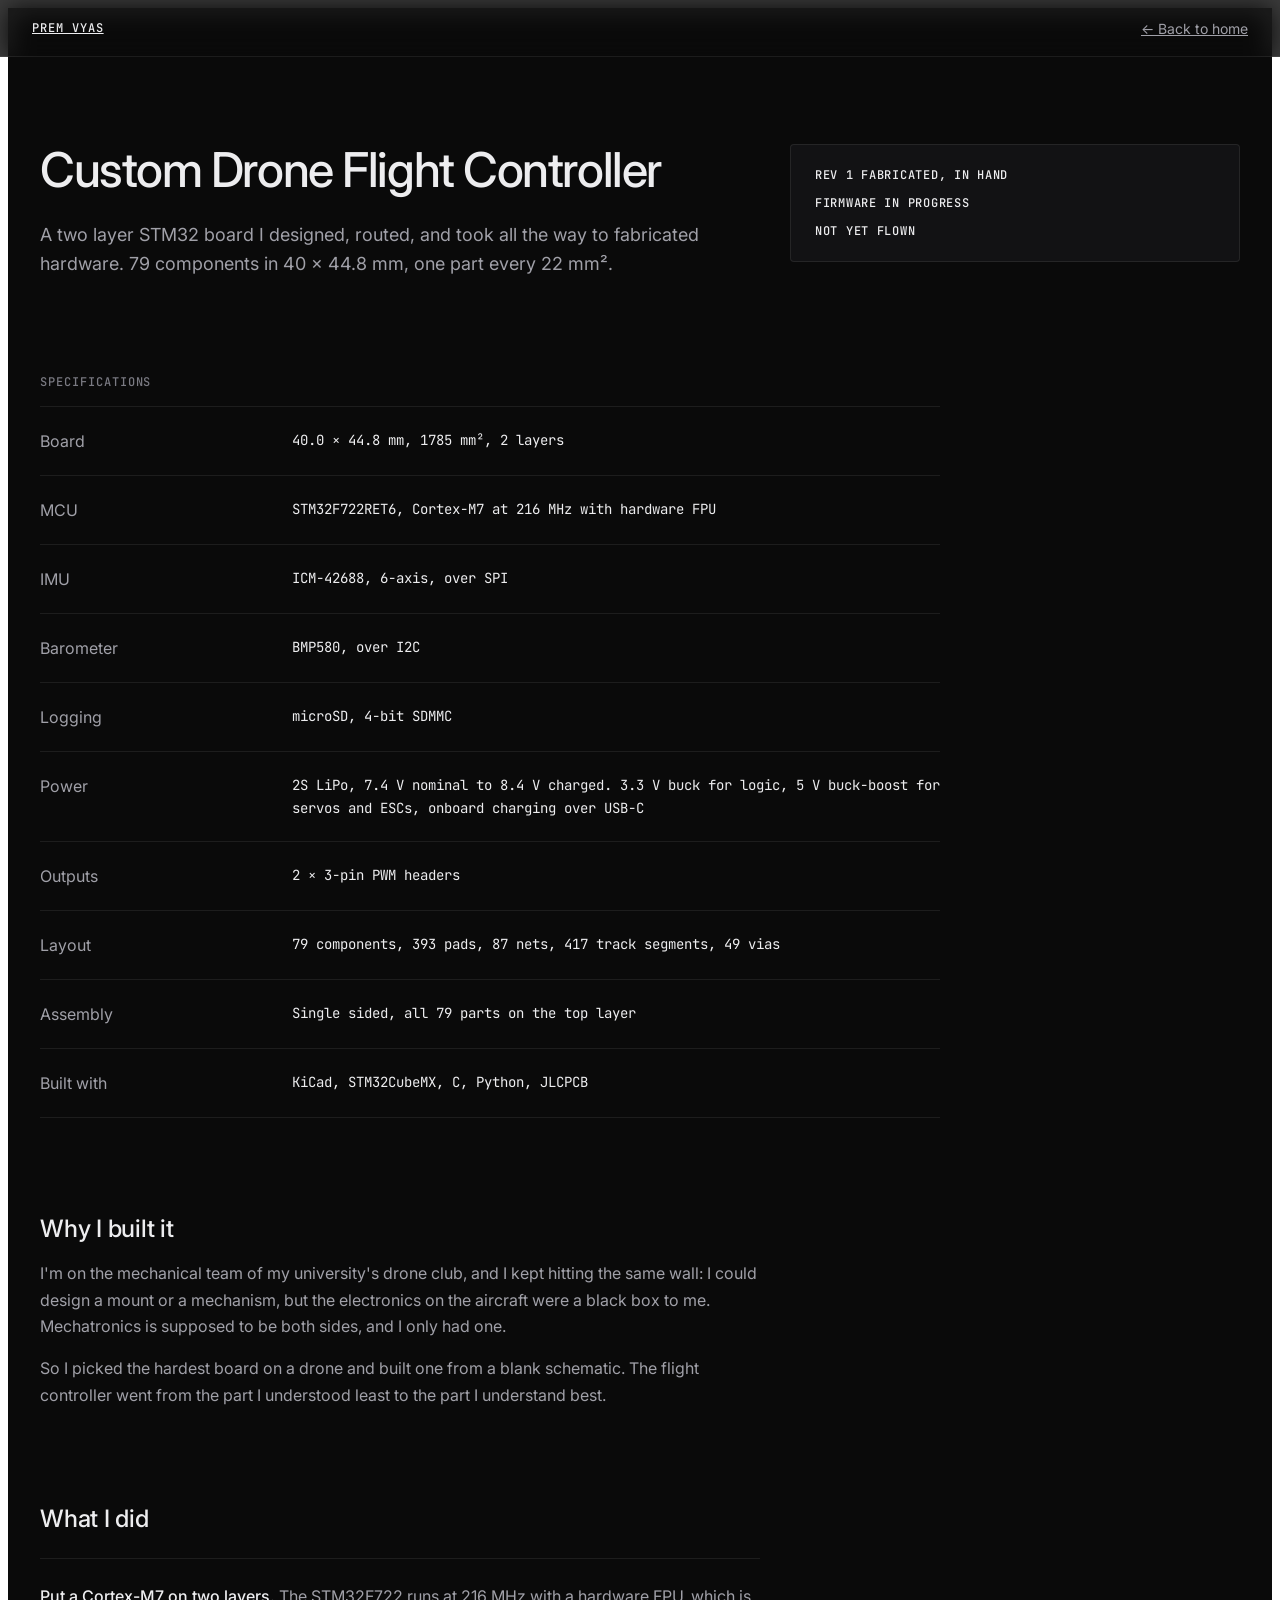
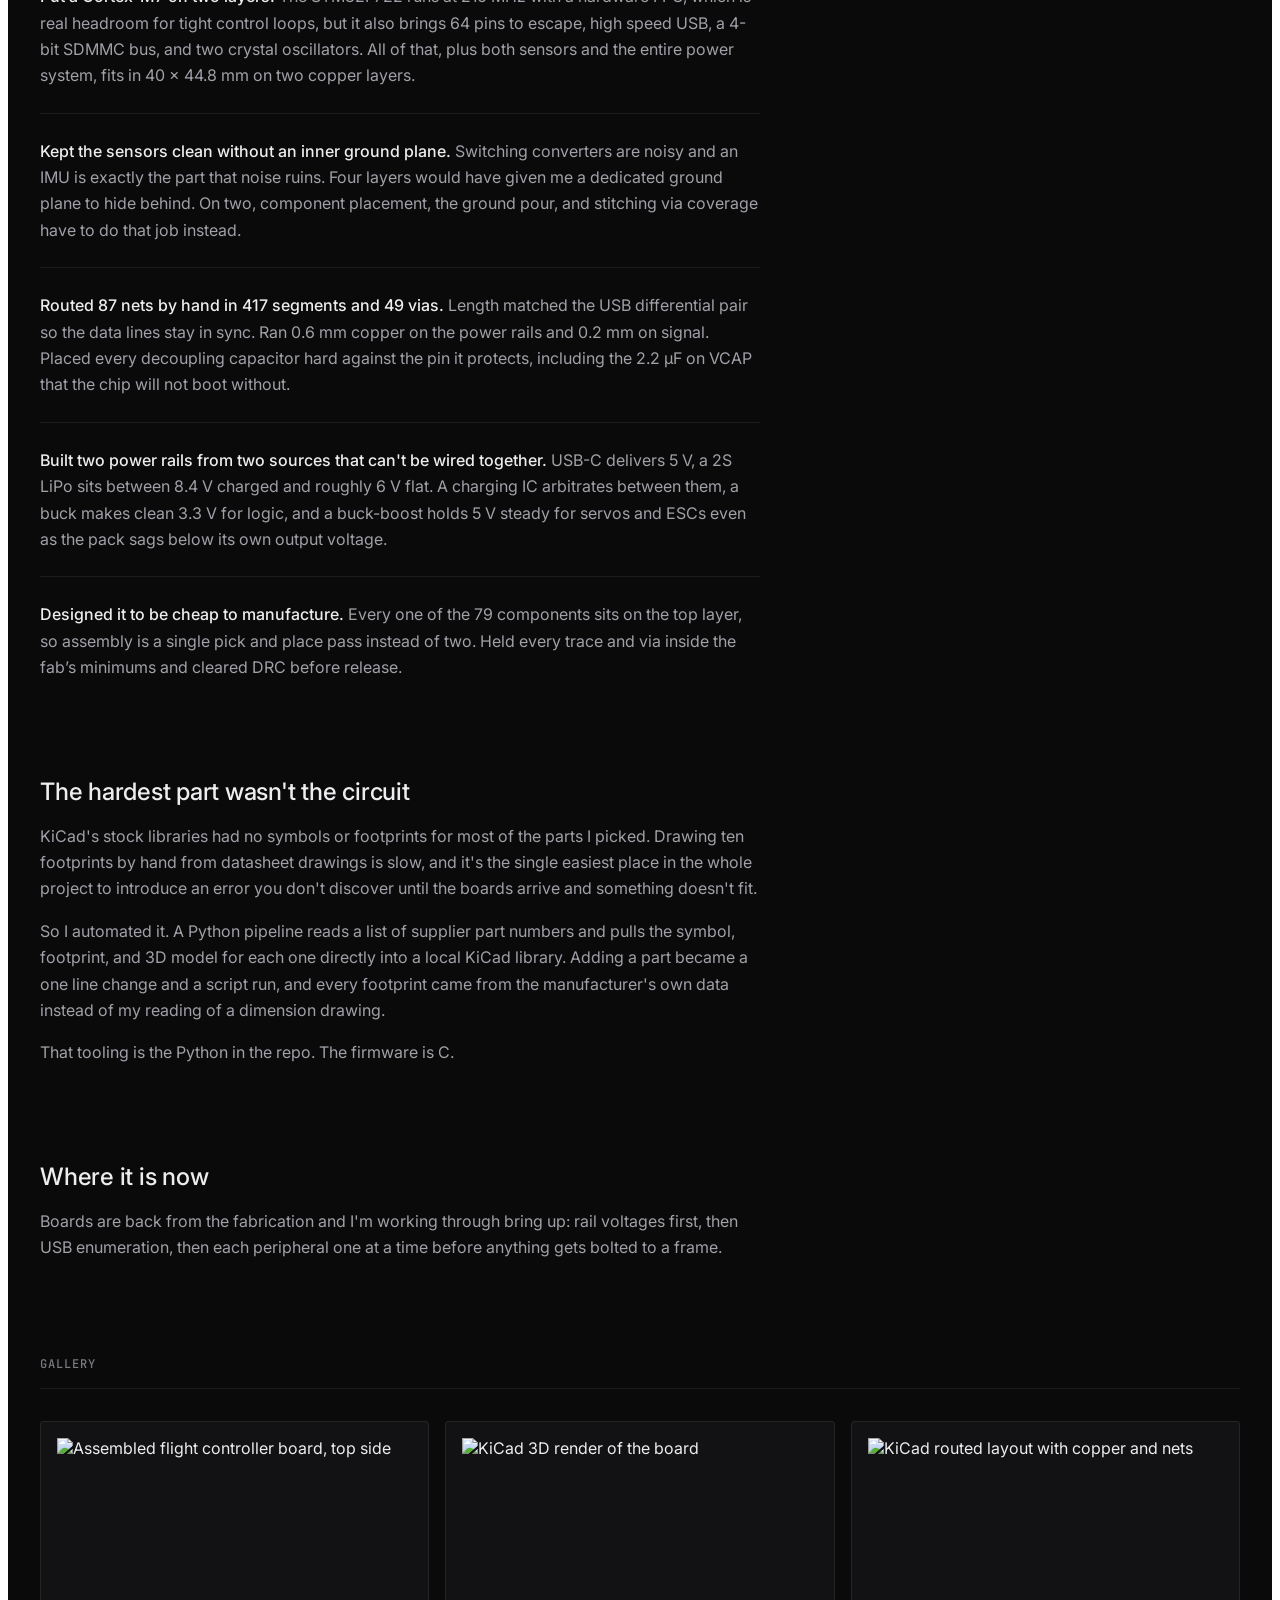
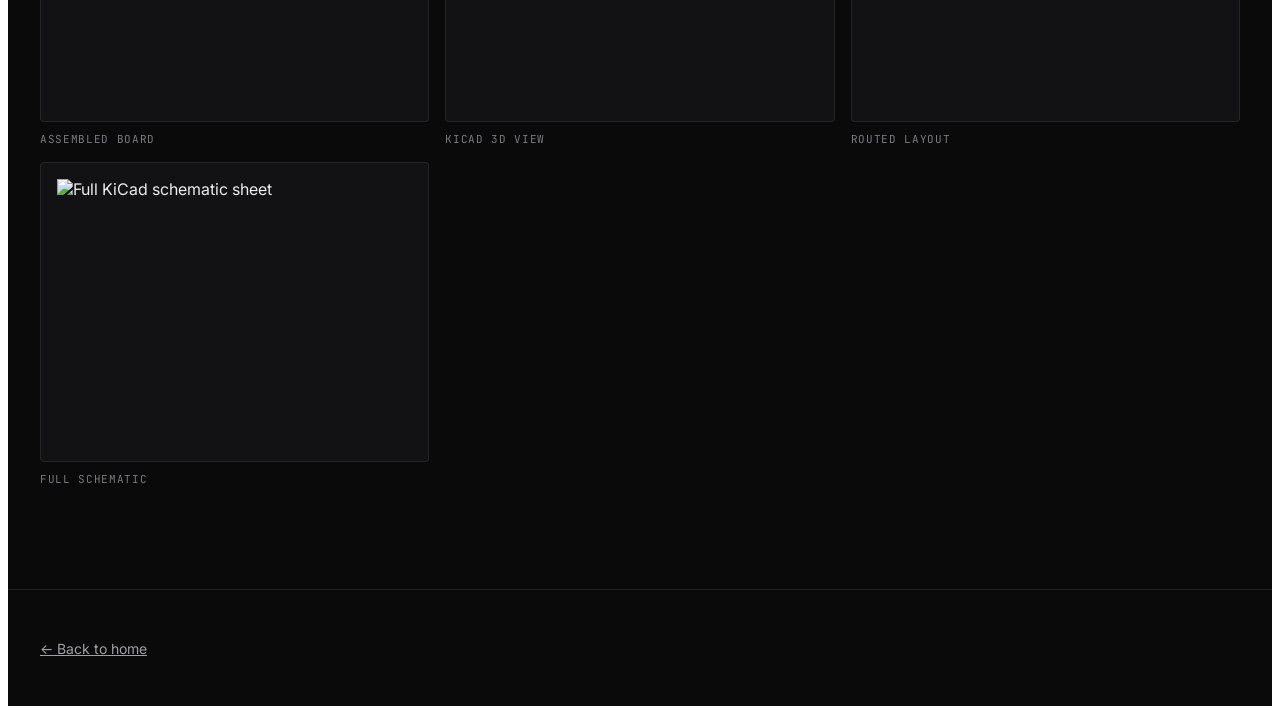
==== flight-controller.html @ 3b599112 "Add files via upload" ====
<!DOCTYPE html>
<html lang="en">
<head>
<meta charset="utf-8">
<meta name="viewport" content="width=device-width, initial-scale=1">
<title>Custom Drone Flight Controller · Prem Vyas</title>
<link rel="preconnect" href="https://fonts.googleapis.com">
<link rel="preconnect" href="https://fonts.gstatic.com" crossorigin="anonymous">
<link href="https://fonts.googleapis.com/css2?family=Inter:wght@400;500;600&family=JetBrains+Mono:wght@400;500&display=swap" rel="stylesheet">
<link rel="stylesheet" href="css/style.css">
</head>
<body>
<div style="background: #0A0A0A; color: #EDEDEF; font-family: Inter, system-ui, sans-serif; min-height: 100vh; overflow-x: hidden">

  <header style="position: fixed; top: 0; left: 0; right: 0; height: 56px; z-index: 40; background: rgba(10,10,10,0.8); backdrop-filter: blur(12px); -webkit-backdrop-filter: blur(12px); border-bottom: 1px solid rgba(255,255,255,0.08)">
    <nav style="height: 100%; max-width: 1280px; margin: 0 auto; padding: 0 32px; display: flex; align-items: center; justify-content: space-between; gap: 24px">
      <a href="index.html" style="font-family: 'JetBrains Mono', monospace; font-size: 12px; font-weight: 500; letter-spacing: 0.08em; text-transform: uppercase; color: #EDEDEF">Prem Vyas</a>
      <a href="index.html#work" class="link-hover-fg" style="font-size: 14px; color: #A0A0A8">← Back to home</a>
    </nav>
  </header>

  <main style="max-width: 1280px; margin: 0 auto; padding: 136px 32px 0; position: relative">

    <div style="display: flex; flex-wrap: wrap; align-items: flex-start; justify-content: space-between; gap: 40px">
      <div style="flex: 1 1 460px; max-width: 720px">
        <h1 style="margin: 0; font-size: clamp(32px, 4vw, 48px); line-height: 1.1; letter-spacing: -0.03em; font-weight: 500">Custom Drone Flight Controller</h1>
        <p style="margin: 24px 0 0; font-size: 18px; line-height: 1.6; color: #A0A0A8; text-wrap: pretty">A two layer STM32 board I designed, routed, and took all the way to fabricated hardware. 79 components in 40 × 44.8 mm, one part every 22 mm².</p>
      </div>
      <div data-reveal="" style="flex: 0 1 400px; min-width: 280px; background: #121214; border: 1px solid rgba(255,255,255,0.08); border-radius: 4px; padding: 22px 24px; display: flex; flex-direction: column; gap: 12px">
        <div style="font-family: 'JetBrains Mono', monospace; font-size: 12px; font-weight: 500; letter-spacing: 0.06em; text-transform: uppercase; color: #EDEDEF">Rev 1 fabricated, in hand</div>
        <div style="font-family: 'JetBrains Mono', monospace; font-size: 12px; font-weight: 500; letter-spacing: 0.06em; text-transform: uppercase; color: #EDEDEF">Firmware in progress</div>
        <div style="font-family: 'JetBrains Mono', monospace; font-size: 12px; font-weight: 500; letter-spacing: 0.06em; text-transform: uppercase; color: #EDEDEF">Not yet flown</div>
      </div>
    </div>

      <div data-reveal="" style="margin-top: 96px; max-width: 900px">
        <div style="font-family: 'JetBrains Mono', monospace; font-size: 12px; font-weight: 500; letter-spacing: 0.08em; text-transform: uppercase; color: #7A7A82; padding-bottom: 16px">Specifications</div>
        <div style="height: 1px; background: rgba(255,255,255,0.08)"></div>
        <div style="display: flex; flex-wrap: wrap; gap: 4px 32px; padding: 22px 0; border-bottom: 1px solid rgba(255,255,255,0.08)"><span style="flex: 0 0 220px; font-size: 16px; line-height: 1.5; color: #A0A0A8">Board</span><span style="flex: 1 1 300px; font-family: 'JetBrains Mono', monospace; font-size: 14px; line-height: 1.6; color: #EDEDEF">40.0 × 44.8 mm, 1785 mm², 2 layers</span></div>
        <div style="display: flex; flex-wrap: wrap; gap: 4px 32px; padding: 22px 0; border-bottom: 1px solid rgba(255,255,255,0.08)"><span style="flex: 0 0 220px; font-size: 16px; line-height: 1.5; color: #A0A0A8">MCU</span><span style="flex: 1 1 300px; font-family: 'JetBrains Mono', monospace; font-size: 14px; line-height: 1.6; color: #EDEDEF">STM32F722RET6, Cortex-M7 at 216 MHz with hardware FPU</span></div>
        <div style="display: flex; flex-wrap: wrap; gap: 4px 32px; padding: 22px 0; border-bottom: 1px solid rgba(255,255,255,0.08)"><span style="flex: 0 0 220px; font-size: 16px; line-height: 1.5; color: #A0A0A8">IMU</span><span style="flex: 1 1 300px; font-family: 'JetBrains Mono', monospace; font-size: 14px; line-height: 1.6; color: #EDEDEF">ICM-42688, 6-axis, over SPI</span></div>
        <div style="display: flex; flex-wrap: wrap; gap: 4px 32px; padding: 22px 0; border-bottom: 1px solid rgba(255,255,255,0.08)"><span style="flex: 0 0 220px; font-size: 16px; line-height: 1.5; color: #A0A0A8">Barometer</span><span style="flex: 1 1 300px; font-family: 'JetBrains Mono', monospace; font-size: 14px; line-height: 1.6; color: #EDEDEF">BMP580, over I2C</span></div>
        <div style="display: flex; flex-wrap: wrap; gap: 4px 32px; padding: 22px 0; border-bottom: 1px solid rgba(255,255,255,0.08)"><span style="flex: 0 0 220px; font-size: 16px; line-height: 1.5; color: #A0A0A8">Logging</span><span style="flex: 1 1 300px; font-family: 'JetBrains Mono', monospace; font-size: 14px; line-height: 1.6; color: #EDEDEF">microSD, 4-bit SDMMC</span></div>
        <div style="display: flex; flex-wrap: wrap; gap: 4px 32px; padding: 22px 0; border-bottom: 1px solid rgba(255,255,255,0.08)"><span style="flex: 0 0 220px; font-size: 16px; line-height: 1.5; color: #A0A0A8">Power</span><span style="flex: 1 1 300px; font-family: 'JetBrains Mono', monospace; font-size: 14px; line-height: 1.6; color: #EDEDEF">2S LiPo, 7.4 V nominal to 8.4 V charged. 3.3 V buck for logic, 5 V buck-boost for servos and ESCs, onboard charging over USB-C</span></div>
        <div style="display: flex; flex-wrap: wrap; gap: 4px 32px; padding: 22px 0; border-bottom: 1px solid rgba(255,255,255,0.08)"><span style="flex: 0 0 220px; font-size: 16px; line-height: 1.5; color: #A0A0A8">Outputs</span><span style="flex: 1 1 300px; font-family: 'JetBrains Mono', monospace; font-size: 14px; line-height: 1.6; color: #EDEDEF">2 × 3-pin PWM headers</span></div>
        <div style="display: flex; flex-wrap: wrap; gap: 4px 32px; padding: 22px 0; border-bottom: 1px solid rgba(255,255,255,0.08)"><span style="flex: 0 0 220px; font-size: 16px; line-height: 1.5; color: #A0A0A8">Layout</span><span style="flex: 1 1 300px; font-family: 'JetBrains Mono', monospace; font-size: 14px; line-height: 1.6; color: #EDEDEF">79 components, 393 pads, 87 nets, 417 track segments, 49 vias</span></div>
        <div style="display: flex; flex-wrap: wrap; gap: 4px 32px; padding: 22px 0; border-bottom: 1px solid rgba(255,255,255,0.08)"><span style="flex: 0 0 220px; font-size: 16px; line-height: 1.5; color: #A0A0A8">Assembly</span><span style="flex: 1 1 300px; font-family: 'JetBrains Mono', monospace; font-size: 14px; line-height: 1.6; color: #EDEDEF">Single sided, all 79 parts on the top layer</span></div>
        <div style="display: flex; flex-wrap: wrap; gap: 4px 32px; padding: 22px 0; border-bottom: 1px solid rgba(255,255,255,0.08)"><span style="flex: 0 0 220px; font-size: 16px; line-height: 1.5; color: #A0A0A8">Built with</span><span style="flex: 1 1 300px; font-family: 'JetBrains Mono', monospace; font-size: 14px; line-height: 1.6; color: #EDEDEF">KiCad, STM32CubeMX, C, Python, JLCPCB</span></div>
      </div>

      <section data-reveal="" style="max-width: 720px; margin-top: 96px">
        <h2 style="margin: 0 0 16px; font-size: 24px; line-height: 1.25; letter-spacing: -0.01em; font-weight: 500; color: #EDEDEF">Why I built it</h2>
        <p style="margin: 0 0 16px; font-size: 16px; line-height: 1.65; color: #A0A0A8; text-wrap: pretty">I'm on the mechanical team of my university's drone club, and I kept hitting the same wall: I could design a mount or a mechanism, but the electronics on the aircraft were a black box to me. Mechatronics is supposed to be both sides, and I only had one.</p>
        <p style="margin: 0 0 16px; font-size: 16px; line-height: 1.65; color: #A0A0A8; text-wrap: pretty">So I picked the hardest board on a drone and built one from a blank schematic. The flight controller went from the part I understood least to the part I understand best.</p>
      </section>

      <section style="max-width: 720px; margin-top: 96px">
        <div data-reveal=""><h2 style="margin: 0 0 16px; font-size: 24px; line-height: 1.25; letter-spacing: -0.01em; font-weight: 500; color: #EDEDEF">What I did</h2></div>
        <div data-reveal="" style="border-top: 1px solid rgba(255,255,255,0.08); padding-top: 24px; margin-top: 24px">
          <p style="margin: 0; font-size: 16px; line-height: 1.65; color: #A0A0A8; text-wrap: pretty"><strong style="color: #EDEDEF; font-weight: 500">Put a Cortex-M7 on two layers.</strong> The STM32F722 runs at 216 MHz with a hardware FPU, which is real headroom for tight control loops, but it also brings 64 pins to escape, high speed USB, a 4-bit SDMMC bus, and two crystal oscillators. All of that, plus both sensors and the entire power system, fits in 40 × 44.8 mm on two copper layers.</p>
        </div>
        <div data-reveal="" style="border-top: 1px solid rgba(255,255,255,0.08); padding-top: 24px; margin-top: 24px">
          <p style="margin: 0; font-size: 16px; line-height: 1.65; color: #A0A0A8; text-wrap: pretty"><strong style="color: #EDEDEF; font-weight: 500">Kept the sensors clean without an inner ground plane.</strong> Switching converters are noisy and an IMU is exactly the part that noise ruins. Four layers would have given me a dedicated ground plane to hide behind. On two, component placement, the ground pour, and stitching via coverage have to do that job instead.</p>
        </div>
        <div data-reveal="" style="border-top: 1px solid rgba(255,255,255,0.08); padding-top: 24px; margin-top: 24px">
          <p style="margin: 0; font-size: 16px; line-height: 1.65; color: #A0A0A8; text-wrap: pretty"><strong style="color: #EDEDEF; font-weight: 500">Routed 87 nets by hand in 417 segments and 49 vias.</strong> Length matched the USB differential pair so the data lines stay in sync. Ran 0.6 mm copper on the power rails and 0.2 mm on signal. Placed every decoupling capacitor hard against the pin it protects, including the 2.2 µF on VCAP that the chip will not boot without.</p>
        </div>
        <div data-reveal="" style="border-top: 1px solid rgba(255,255,255,0.08); padding-top: 24px; margin-top: 24px">
          <p style="margin: 0; font-size: 16px; line-height: 1.65; color: #A0A0A8; text-wrap: pretty"><strong style="color: #EDEDEF; font-weight: 500">Built two power rails from two sources that can't be wired together.</strong> USB-C delivers 5 V, a 2S LiPo sits between 8.4 V charged and roughly 6 V flat. A charging IC arbitrates between them, a buck makes clean 3.3 V for logic, and a buck-boost holds 5 V steady for servos and ESCs even as the pack sags below its own output voltage.</p>
        </div>
        <div data-reveal="" style="border-top: 1px solid rgba(255,255,255,0.08); padding-top: 24px; margin-top: 24px">
          <p style="margin: 0; font-size: 16px; line-height: 1.65; color: #A0A0A8; text-wrap: pretty"><strong style="color: #EDEDEF; font-weight: 500">Designed it to be cheap to manufacture.</strong> Every one of the 79 components sits on the top layer, so assembly is a single pick and place pass instead of two. Held every trace and via inside the fab’s minimums and cleared DRC before release.</p>
        </div>
      </section>

      <section data-reveal="" style="max-width: 720px; margin-top: 96px">
        <h2 style="margin: 0 0 16px; font-size: 24px; line-height: 1.25; letter-spacing: -0.01em; font-weight: 500; color: #EDEDEF">The hardest part wasn't the circuit</h2>
        <p style="margin: 0 0 16px; font-size: 16px; line-height: 1.65; color: #A0A0A8; text-wrap: pretty">KiCad's stock libraries had no symbols or footprints for most of the parts I picked. Drawing ten footprints by hand from datasheet drawings is slow, and it's the single easiest place in the whole project to introduce an error you don't discover until the boards arrive and something doesn't fit.</p>
        <p style="margin: 0 0 16px; font-size: 16px; line-height: 1.65; color: #A0A0A8; text-wrap: pretty">So I automated it. A Python pipeline reads a list of supplier part numbers and pulls the symbol, footprint, and 3D model for each one directly into a local KiCad library. Adding a part became a one line change and a script run, and every footprint came from the manufacturer's own data instead of my reading of a dimension drawing.</p>
        <p style="margin: 0 0 16px; font-size: 16px; line-height: 1.65; color: #A0A0A8; text-wrap: pretty">That tooling is the Python in the repo. The firmware is C.</p>
      </section>

      <section data-reveal="" style="max-width: 720px; margin-top: 96px">
        <h2 style="margin: 0 0 16px; font-size: 24px; line-height: 1.25; letter-spacing: -0.01em; font-weight: 500; color: #EDEDEF">Where it is now</h2>
        <p style="margin: 0 0 16px; font-size: 16px; line-height: 1.65; color: #A0A0A8; text-wrap: pretty">Boards are back from the fabrication and I'm working through bring up: rail voltages first, then USB enumeration, then each peripheral one at a time before anything gets bolted to a frame.</p>
      </section>

      <section data-reveal="" style="margin-top: 96px; padding-bottom: clamp(64px, 8vw, 112px)">
        <div style="font-family: 'JetBrains Mono', monospace; font-size: 12px; font-weight: 500; letter-spacing: 0.08em; text-transform: uppercase; color: #7A7A82; padding-bottom: 16px">Gallery</div>
        <div style="height: 1px; background: rgba(255,255,255,0.08)"></div>
        <div style="margin-top: 32px; display: grid; grid-template-columns: repeat(auto-fit, minmax(320px, 1fr)); gap: 16px">
          <figure style="margin: 0"><div style="aspect-ratio: 4 / 3; border: 1px solid rgba(255,255,255,0.08); border-radius: 4px; background: #121214; padding: 16px"><img src="images/fc-board-top.png" alt="Assembled flight controller board, top side" data-zoom="" style="display: block; width: 100%; height: 100%; object-fit: contain; cursor: zoom-in"></div><figcaption style="margin-top: 10px; font-family: 'JetBrains Mono', monospace; font-size: 11px; letter-spacing: 0.06em; text-transform: uppercase; color: #7A7A82">ASSEMBLED BOARD</figcaption></figure>
          <figure style="margin: 0"><div style="aspect-ratio: 4 / 3; border: 1px solid rgba(255,255,255,0.08); border-radius: 4px; background: #121214; padding: 16px"><img src="images/fc-kicad-3d.png" alt="KiCad 3D render of the board" data-zoom="" style="display: block; width: 100%; height: 100%; object-fit: contain; cursor: zoom-in"></div><figcaption style="margin-top: 10px; font-family: 'JetBrains Mono', monospace; font-size: 11px; letter-spacing: 0.06em; text-transform: uppercase; color: #7A7A82">KICAD 3D VIEW</figcaption></figure>
          <figure style="margin: 0"><div style="aspect-ratio: 4 / 3; border: 1px solid rgba(255,255,255,0.08); border-radius: 4px; background: #121214; padding: 16px"><img src="images/fc-layout.png" alt="KiCad routed layout with copper and nets" data-zoom="" style="display: block; width: 100%; height: 100%; object-fit: contain; cursor: zoom-in"></div><figcaption style="margin-top: 10px; font-family: 'JetBrains Mono', monospace; font-size: 11px; letter-spacing: 0.06em; text-transform: uppercase; color: #7A7A82">ROUTED LAYOUT</figcaption></figure>
          <figure style="margin: 0"><div style="aspect-ratio: 4 / 3; border: 1px solid rgba(255,255,255,0.08); border-radius: 4px; background: #121214; padding: 16px"><img src="images/fc-schematic.png" alt="Full KiCad schematic sheet" data-zoom="" style="display: block; width: 100%; height: 100%; object-fit: contain; cursor: zoom-in"></div><figcaption style="margin-top: 10px; font-family: 'JetBrains Mono', monospace; font-size: 11px; letter-spacing: 0.06em; text-transform: uppercase; color: #7A7A82">FULL SCHEMATIC</figcaption></figure>
        </div>
      </section>
  <div data-lightbox="" role="dialog" aria-modal="true" aria-label="Enlarged image" style="position: fixed; inset: 0; z-index: 60; display: flex; align-items: center; justify-content: center; padding: 40px; background: rgba(10,10,10,0.94); opacity: 0; pointer-events: none; transition: opacity 240ms ease-out; cursor: zoom-out">
    <img data-lightbox-img="" alt="" style="max-width: 100%; max-height: calc(100vh - 140px); object-fit: contain; border: 1px solid rgba(255,255,255,0.08); border-radius: 4px; background: #121214">
    <div data-lightbox-cap="" style="position: absolute; left: 0; right: 0; bottom: 28px; text-align: center; font-family: 'JetBrains Mono', monospace; font-size: 11px; letter-spacing: 0.06em; text-transform: uppercase; color: #7A7A82"></div>
    <button data-lightbox-close="" type="button" aria-label="Close" style="position: absolute; top: 20px; right: 24px; background: transparent; border: 1px solid rgba(255,255,255,0.08); border-radius: 4px; color: #A0A0A8; font-family: 'JetBrains Mono', monospace; font-size: 11px; letter-spacing: 0.08em; text-transform: uppercase; padding: 8px 12px; cursor: pointer">Close</button>
</div></main>

  <footer style="border-top: 1px solid rgba(255,255,255,0.08)">
    <div style="max-width: 1280px; margin: 0 auto; padding: 48px 32px">
      <a href="index.html#work" class="link-hover-accent" style="font-size: 14px; color: #A0A0A8">← Back to home</a>
    </div>
  </footer>
</div>
<script src="js/site.js"></script>
</body>
</html>
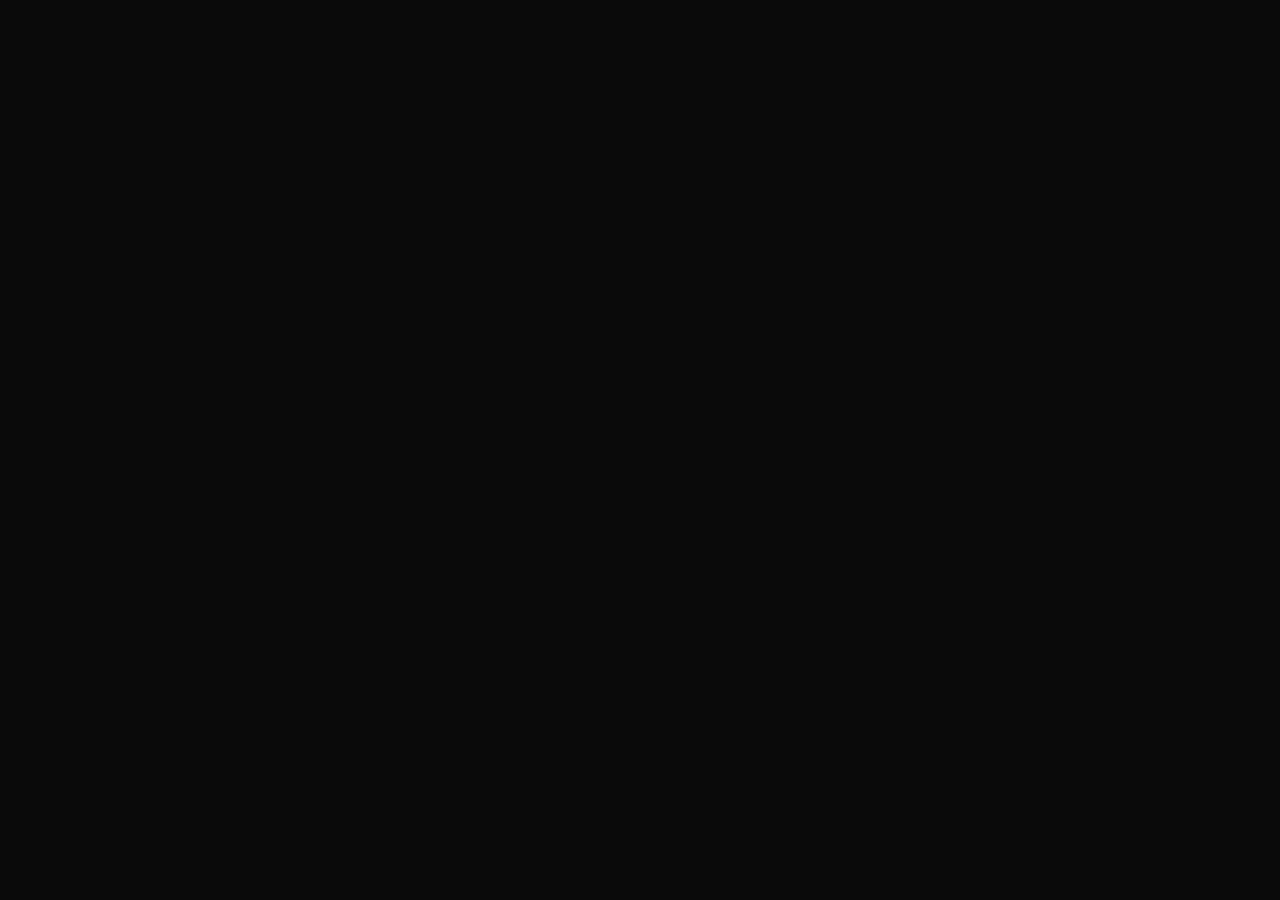
==== commit b72e7774: "Add files via upload" ====
--- a/flight-controller.html
+++ b/flight-controller.html
@@ -1,21 +1,33 @@
 <!DOCTYPE html>
-<html lang="en">
+<html>
 <head>
 <meta charset="utf-8">
+<meta name="viewport" content="width=device-width, initial-scale=1">
+<script src="./support.js"></script>
+</head>
+<body>
+<x-dc>
+<helmet>
 <meta name="viewport" content="width=device-width, initial-scale=1">
 <title>Custom Drone Flight Controller · Prem Vyas</title>
 <link rel="preconnect" href="https://fonts.googleapis.com">
 <link rel="preconnect" href="https://fonts.gstatic.com" crossorigin="anonymous">
-<link href="https://fonts.googleapis.com/css2?family=Inter:wght@400;500;600&family=JetBrains+Mono:wght@400;500&display=swap" rel="stylesheet">
-<link rel="stylesheet" href="css/style.css">
-</head>
-<body>
+<link href="https://fonts.googleapis.com/css2?family=Inter:wght@400;500;600&amp;family=JetBrains+Mono:wght@400;500&amp;display=swap" rel="stylesheet">
+<style>
+  html, body { margin: 0; padding: 0; background: #0A0A0A; }
+  body { -webkit-font-smoothing: antialiased; }
+  * { box-sizing: border-box; }
+  a { color: #EDEDEF; text-decoration: none; }
+  a:hover { color: #FFB020; }
+  :focus-visible { outline: 2px solid #FFB020; outline-offset: 2px; }
+</style>
+</helmet>
 <div style="background: #0A0A0A; color: #EDEDEF; font-family: Inter, system-ui, sans-serif; min-height: 100vh; overflow-x: hidden">
 
   <header style="position: fixed; top: 0; left: 0; right: 0; height: 56px; z-index: 40; background: rgba(10,10,10,0.8); backdrop-filter: blur(12px); -webkit-backdrop-filter: blur(12px); border-bottom: 1px solid rgba(255,255,255,0.08)">
     <nav style="height: 100%; max-width: 1280px; margin: 0 auto; padding: 0 32px; display: flex; align-items: center; justify-content: space-between; gap: 24px">
       <a href="index.html" style="font-family: 'JetBrains Mono', monospace; font-size: 12px; font-weight: 500; letter-spacing: 0.08em; text-transform: uppercase; color: #EDEDEF">Prem Vyas</a>
-      <a href="index.html#work" class="link-hover-fg" style="font-size: 14px; color: #A0A0A8">← Back to home</a>
+      <a href="index.html#work" style="font-size: 14px; color: #A0A0A8" style-hover="color: #EDEDEF">← Back to home</a>
     </nav>
   </header>
 
@@ -71,6 +83,9 @@
         <div data-reveal="" style="border-top: 1px solid rgba(255,255,255,0.08); padding-top: 24px; margin-top: 24px">
           <p style="margin: 0; font-size: 16px; line-height: 1.65; color: #A0A0A8; text-wrap: pretty"><strong style="color: #EDEDEF; font-weight: 500">Designed it to be cheap to manufacture.</strong> Every one of the 79 components sits on the top layer, so assembly is a single pick and place pass instead of two. Held every trace and via inside the fab’s minimums and cleared DRC before release.</p>
         </div>
+        <div data-reveal="" style="border-top: 1px solid rgba(255,255,255,0.08); padding-top: 24px; margin-top: 24px">
+          
+        </div>
       </section>
 
       <section data-reveal="" style="max-width: 720px; margin-top: 96px">
@@ -95,18 +110,87 @@
           <figure style="margin: 0"><div style="aspect-ratio: 4 / 3; border: 1px solid rgba(255,255,255,0.08); border-radius: 4px; background: #121214; padding: 16px"><img src="images/fc-schematic.png" alt="Full KiCad schematic sheet" data-zoom="" style="display: block; width: 100%; height: 100%; object-fit: contain; cursor: zoom-in"></div><figcaption style="margin-top: 10px; font-family: 'JetBrains Mono', monospace; font-size: 11px; letter-spacing: 0.06em; text-transform: uppercase; color: #7A7A82">FULL SCHEMATIC</figcaption></figure>
         </div>
       </section>
-  <div data-lightbox="" role="dialog" aria-modal="true" aria-label="Enlarged image" style="position: fixed; inset: 0; z-index: 60; display: flex; align-items: center; justify-content: center; padding: 40px; background: rgba(10,10,10,0.94); opacity: 0; pointer-events: none; transition: opacity 240ms ease-out; cursor: zoom-out">
+  <div data-lightbox="" role="dialog" aria-modal="true" aria-label="Enlarged image" style="position: fixed; inset: 0; z-index: 60; display: flex; align-items: center; justify-content: center; padding: 40px; background: rgba(10,10,10,0.94); opacity: 0; pointer-events: none; transition: opacity 240ms ease-out; cursor: zoom-out; left: -125px; top: 0px">
     <img data-lightbox-img="" alt="" style="max-width: 100%; max-height: calc(100vh - 140px); object-fit: contain; border: 1px solid rgba(255,255,255,0.08); border-radius: 4px; background: #121214">
     <div data-lightbox-cap="" style="position: absolute; left: 0; right: 0; bottom: 28px; text-align: center; font-family: 'JetBrains Mono', monospace; font-size: 11px; letter-spacing: 0.06em; text-transform: uppercase; color: #7A7A82"></div>
     <button data-lightbox-close="" type="button" aria-label="Close" style="position: absolute; top: 20px; right: 24px; background: transparent; border: 1px solid rgba(255,255,255,0.08); border-radius: 4px; color: #A0A0A8; font-family: 'JetBrains Mono', monospace; font-size: 11px; letter-spacing: 0.08em; text-transform: uppercase; padding: 8px 12px; cursor: pointer">Close</button>
 </div></main>
 
+  
+
   <footer style="border-top: 1px solid rgba(255,255,255,0.08)">
     <div style="max-width: 1280px; margin: 0 auto; padding: 48px 32px">
-      <a href="index.html#work" class="link-hover-accent" style="font-size: 14px; color: #A0A0A8">← Back to home</a>
+      <a href="index.html#work" style="font-size: 14px; color: #A0A0A8" style-hover="color: #FFB020">← Back to home</a>
     </div>
   </footer>
 </div>
-<script src="js/site.js"></script>
+</x-dc>
+<script type="text/x-dc" data-dc-script>
+class Component extends DCLogic {
+  componentDidMount() {
+    this.setupLightbox();
+    if (window.matchMedia('(prefers-reduced-motion: reduce)').matches) return;
+    const els = Array.from(document.querySelectorAll('[data-reveal]'));
+    els.forEach(el => {
+      el.style.opacity = '0';
+      el.style.transform = 'translateY(12px)';
+      el.style.transition = 'opacity 500ms ease-out, transform 500ms ease-out';
+    });
+    this.io = new IntersectionObserver(entries => {
+      entries.forEach(e => {
+        if (e.isIntersecting) {
+          e.target.style.opacity = '1';
+          e.target.style.transform = 'none';
+          this.io.unobserve(e.target);
+        }
+      });
+    }, { threshold: 0.15 });
+    els.forEach(el => this.io.observe(el));
+    setTimeout(() => els.forEach(el => { el.style.opacity = '1'; el.style.transform = 'none'; }), 2500);
+  }
+  componentWillUnmount() {
+    if (this.io) this.io.disconnect();
+    document.removeEventListener('click', this.onClick);
+    document.removeEventListener('keydown', this.onKey);
+  }
+
+  openLightbox(img) {
+    const box = document.querySelector('[data-lightbox]');
+    const target = document.querySelector('[data-lightbox-img]');
+    const cap = document.querySelector('[data-lightbox-cap]');
+    if (!box || !target) return;
+    target.src = img.currentSrc || img.src;
+    target.alt = img.alt || '';
+    const fig = img.closest('figure');
+    const figcap = fig && fig.querySelector('figcaption');
+    if (cap) cap.textContent = figcap ? figcap.textContent : '';
+    box.style.opacity = '1';
+    box.style.pointerEvents = 'auto';
+    const close = box.querySelector('[data-lightbox-close]');
+    if (close) close.focus();
+  }
+
+  closeLightbox() {
+    const box = document.querySelector('[data-lightbox]');
+    if (!box) return;
+    const target = box.querySelector('[data-lightbox-img]');
+    if (target) target.removeAttribute('src');
+    box.style.opacity = '0';
+    box.style.pointerEvents = 'none';
+  }
+
+  setupLightbox() {
+    this.onClick = e => {
+      const img = e.target.closest && e.target.closest('[data-zoom]');
+      if (img) { this.openLightbox(img); return; }
+      if (e.target.closest && e.target.closest('[data-lightbox]')) this.closeLightbox();
+    };
+    this.onKey = e => { if (e.key === 'Escape') this.closeLightbox(); };
+    document.addEventListener('click', this.onClick);
+    document.addEventListener('keydown', this.onKey);
+  }
+
+}
+</script>
 </body>
 </html>
